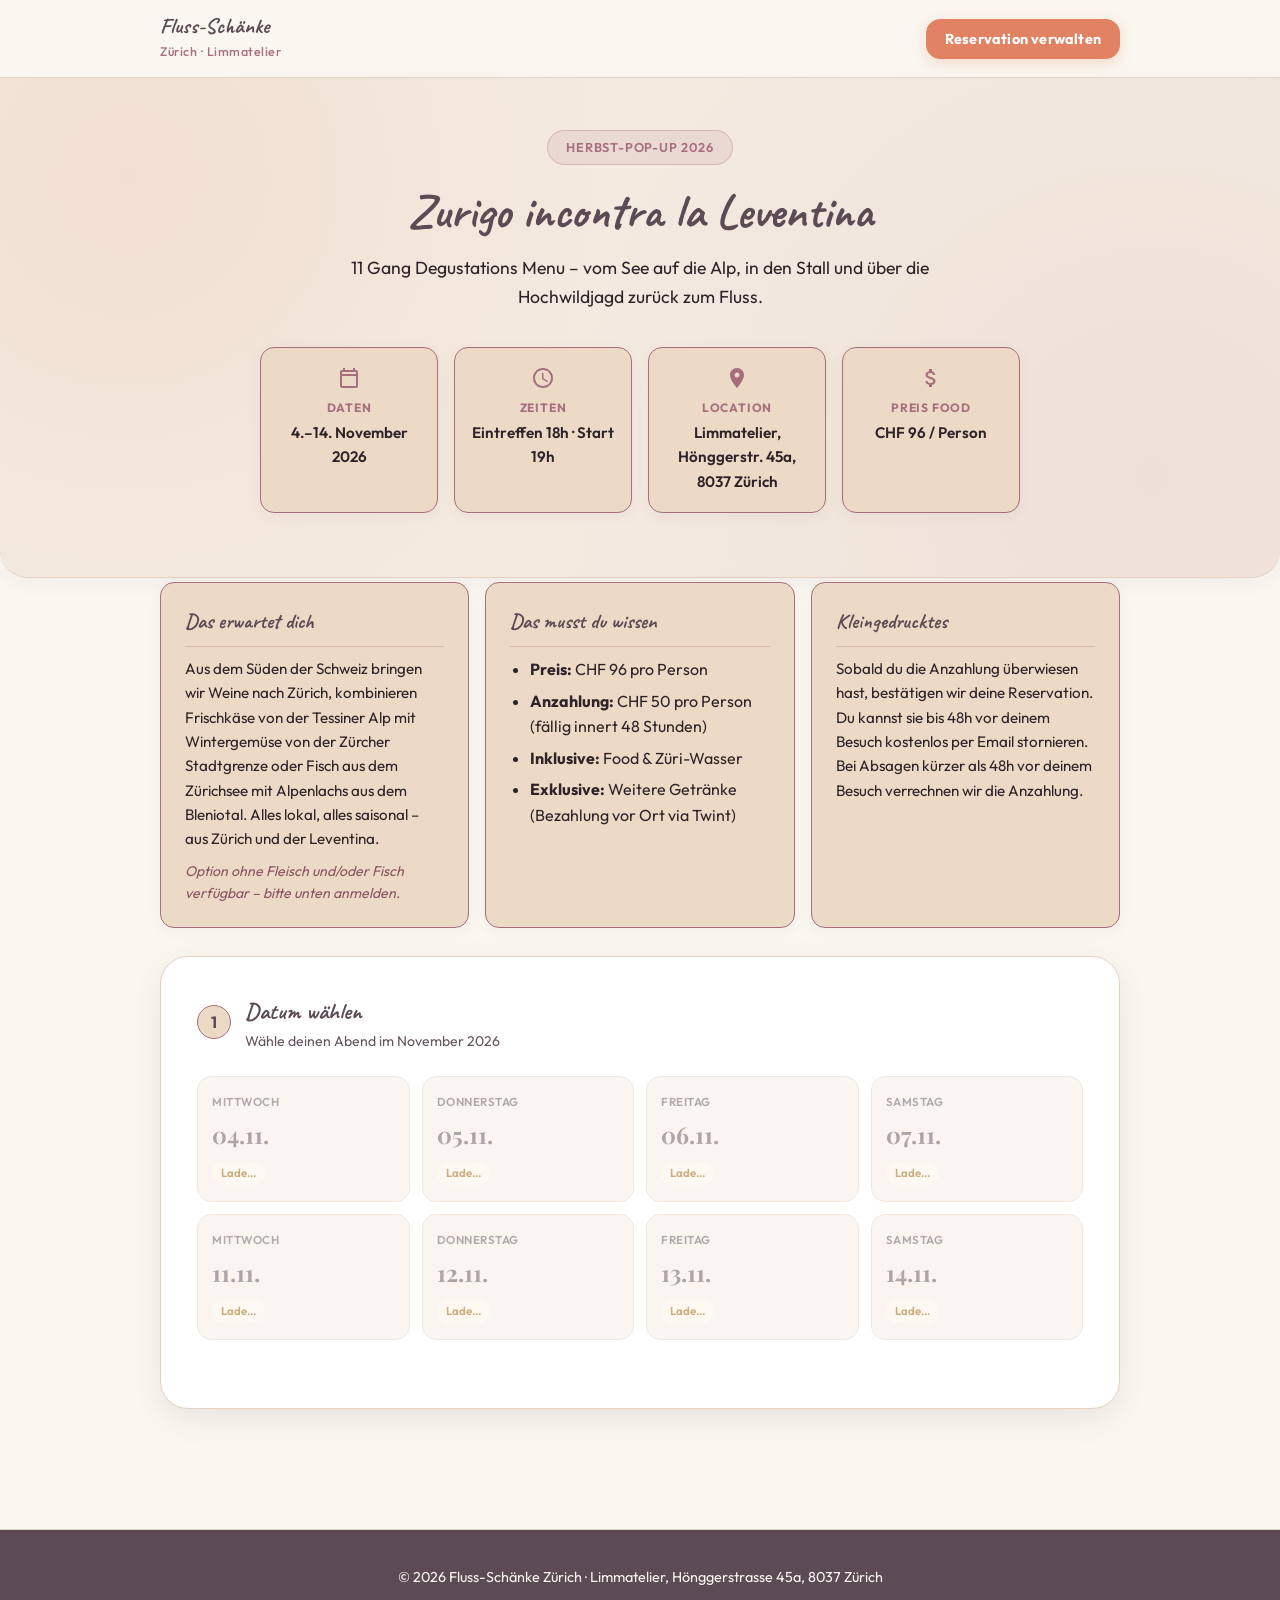
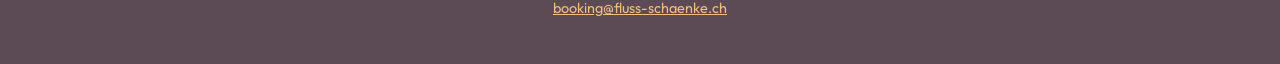
==== flussschaenke-reservation/index.html @ bc04a04d "Warteliste eingebaut" ====
<!DOCTYPE html>
<html lang="de">

<head>
    <meta charset="UTF-8">
    <meta name="viewport" content="width=device-width, initial-scale=1.0, maximum-scale=1.0, user-scalable=no">
    <title>Fluss-Schänke Zürich 2026</title>
    <meta name="description"
        content="Sichere dir deinen Platz an den kulinarischen Herbstabenden der Fluss-Schänke Zürich. 8 exklusive Abende im November 2026 im Limmatelier.">

    <!-- Google Fonts -->
    <link rel="preconnect" href="https://fonts.googleapis.com">
    <link rel="preconnect" href="https://fonts.gstatic.com" crossorigin>
    <link
        href="https://fonts.googleapis.com/css2?family=Caveat:wght@600;700&family=Outfit:wght@300;400;500;600;700&family=Playfair+Display:ital,wght@0,600;0,700;1,400&display=swap"
        rel="stylesheet">

    <!-- CSS -->
    <link rel="stylesheet" href="css/styles.css">
</head>

<body>

    <!-- Site Header -->
    <header class="site-header">
        <div class="container header-inner">
            <a href="#" class="brand-logo">
                <div class="brand-text">
                    <h1>Fluss-Schänke</h1>
                    <span>Zürich &middot; Limmatelier</span>
                </div>
            </a>
            <button class="btn btn-secondary" id="btn-open-manage" style="padding: 10px 18px; font-size: 0.9rem;">
                Reservation verwalten
            </button>
        </div>
    </header>

    <!-- Erfolgs-Ansicht (direkt unter Header, initial versteckt) -->
    <div class="success-fullpage hidden" id="booking-success-view">
        <div class="container" style="max-width: 720px; padding: 40px 20px;">
            <div class="success-icon">
                <svg viewBox="0 0 24 24">
                    <path d="M9 16.17L4.83 12l-1.42 1.41L9 19 21 7l-1.41-1.41z" />
                </svg>
            </div>
            <h2 style="font-size: 2.2rem; color: var(--accent-river); margin-bottom: 8px;">Reservation notiert!</h2>
            <p style="font-size: 1.1rem; color: var(--text-muted); max-width: 600px; margin: 0 auto 24px auto;">
                Wir haben deine Plätze reserviert. Ein Bestätigungs-Mail wurde an <strong id="success-email"></strong>
                geschickt (Check Spam!). Bezahl deine Anzahlung innert 48 Stunden. Sobald wir sie
                erhalten, wirst du informiert und deine Plätze sind fix reserviert. Sollte die Anzahlung nicht innert 48
                Stunden eintreffen, werden wir die Reservation stornieren.
            </p>

            <div class="booking-id-box">
                <div class="text-muted" style="font-size: 0.85rem; text-transform: uppercase; letter-spacing: 1px;">
                    Deine persönliche Booking-ID</div>
                <div class="booking-id-val" id="success-booking-id">RES-20261104-XXXX</div>
                <button type="button" class="btn btn-secondary" id="btn-copy-id"
                    style="margin-top: 10px; padding: 6px 14px; font-size: 0.85rem;">
                    Booking-ID kopieren
                </button>
            </div>

            <!-- Twint QR -->
            <div style="margin: 30px auto; max-width: 240px; text-align: center;">
                <p style="font-weight: 600; margin-bottom: 10px; color: var(--text-main);">
                    Scanne den eBanking-QR-Code oder überweise die Anzahlung auf
                    folgendes Konto CH61 0070 0114 8069 5993 4</a>.
                </p>

                <a style="display: block;">
                    <img src="img/twint.png" alt="Twint QR Code"
                        style="width: 100%; height: auto; border-radius: 12px; border: 2px solid var(--border-color); transition: transform 0.2s ease;">
                </a>
            </div>

            <div
                style="background: var(--bg-card-subtle); padding: 24px; border-radius: var(--radius-md); text-align: left; max-width: 650px; margin: 0 auto 32px auto; border: 1px solid var(--border-color);">
                <h3 style="color: var(--primary-dark); margin-top: 0; margin-bottom: 14px;">Buchungsdetails</h3>
                <p><strong>Datum:</strong> <span id="success-date"></span></p>
                <p><strong>Zeiten:</strong> Eintreffen ab 18:00 Uhr | Menüstart 19:00 Uhr</p>
                <p><strong>Reservierte Plätze:</strong> <span id="success-seats"></span></p>

                <h4 style="margin-top: 20px; margin-bottom: 10px; color: var(--accent-river);">Erfasste Gästeliste &amp;
                    Präferenzen:</h4>
                <div id="success-guest-list"></div>
            </div>

            <div class="alert alert-success" style="max-width: 650px; margin: 0 auto 32px auto; text-align: left;">
                <strong>Wichtiger Hinweis:</strong> Du kannst deine Gäste und Präferenzen jederzeit mit deiner
                Haupt-E-Mail und deiner Booking-ID unter "Reservation verwalten" anpassen.
            </div>

            <button type="button" class="btn btn-primary" onclick="window.location.reload();">
                Zurück zur Startseite
            </button>
        </div>
    </div>

    <!-- Hero Section -->
    <section class="hero-section">
        <div class="hero-bg-shapes"></div>
        <div class="container hero-content">
            <div class="hero-badge">
                Herbst-Pop-up 2026
            </div>
            <h1 class="hero-title">Zurigo incontra la Leventina</h1>
            <p class="hero-subtitle">
                11 Gang Degustations Menu &ndash; vom See auf die Alp, in den Stall und über die Hochwildjagd zurück
                zum Fluss.
            </p>

            <div class="hero-info-grid">
                <div class="hero-info-card">
                    <div class="hero-info-icon">
                        <svg viewBox="0 0 24 24">
                            <path
                                d="M19 4h-1V2h-2v2H8V2H6v2H5c-1.11 0-1.99.9-1.99 2L3 20a2 2 0 0 0 2 2h14c1.1 0 2-.9 2-2V6c0-1.1-.9-2-2-2zm0 16H5V10h14v10zM5 8V6h14v2H5z" />
                        </svg>
                    </div>
                    <div class="hero-info-label">DATEN</div>
                    <div class="hero-info-val">4.&ndash;14. November 2026</div>
                </div>
                <div class="hero-info-card">
                    <div class="hero-info-icon">
                        <svg viewBox="0 0 24 24">
                            <path
                                d="M11.99 2C6.47 2 2 6.48 2 12s4.47 10 9.99 10C17.52 22 22 17.52 22 12S17.52 2 11.99 2zM12 20c-4.42 0-8-3.58-8-8s3.58-8 8-8 8 3.58 8 8-3.58 8-8 8zm.5-13H11v6l5.25 3.15.75-1.23-4.5-2.67z" />
                        </svg>
                    </div>
                    <div class="hero-info-label">Zeiten</div>
                    <div class="hero-info-val">Eintreffen 18h &middot; Start 19h</div>
                </div>
                <div class="hero-info-card">
                    <div class="hero-info-icon">
                        <svg viewBox="0 0 24 24">
                            <path
                                d="M12 2C8.13 2 5 5.13 5 9c0 5.25 7 13 7 13s7-7.75 7-13c0-3.87-3.13-7-7-7zm0 9.5c-1.38 0-2.5-1.12-2.5-2.5s1.12-2.5 2.5-2.5 2.5 1.12 2.5 2.5-1.12 2.5-2.5 2.5z" />
                        </svg>
                    </div>
                    <div class="hero-info-label">Location</div>
                    <div class="hero-info-val">Limmatelier, Hönggerstr. 45a, 8037 Zürich</div>
                </div>
                <div class="hero-info-card">
                    <div class="hero-info-icon">
                        <svg viewBox="0 0 24 24">
                            <path
                                d="M11.8 10.9c-2.27-.59-3-1.2-3-2.15 0-1.09 1.01-1.85 2.7-1.85 1.78 0 2.44.85 2.5 2.1h2.21c-.07-1.72-1.12-3.3-3.21-3.81V3h-3v2.16c-1.94.42-3.5 1.68-3.5 3.61 0 2.31 1.91 3.46 4.7 4.13 2.5.6 3 1.48 3 2.41 0 .69-.49 1.79-2.7 1.79-2.06 0-2.87-.92-2.98-2.1h-2.2c.12 2.19 1.76 3.42 3.68 3.83V21h3v-2.15c1.95-.37 3.5-1.5 3.5-3.55 0-2.84-2.43-3.81-4.7-4.4z" />
                        </svg>
                    </div>
                    <div class="hero-info-label">Preis Food</div>
                    <div class="hero-info-val">CHF 96 / Person</div>
                </div>
            </div>
        </div>
    </section>

    <!-- Main Content / Form Area -->
    <main class="container main-content">

        <!-- Info Blocks -->
        <div class="info-sections">
            <div class="info-block">
                <h3>Das erwartet dich</h3>
                <p> Aus dem Süden der Schweiz bringen wir Weine nach Zürich, kombinieren Frischkäse von der Tessiner
                    Alp mit Wintergemüse von der Zürcher Stadtgrenze oder Fisch aus dem Zürichsee mit Alpenlachs aus dem
                    Bleniotal.
                    Alles lokal, alles saisonal &ndash; aus Zürich und der Leventina.</p>
                <p class="info-note">Option ohne Fleisch und/oder Fisch verfügbar &ndash; bitte unten anmelden.</p>
            </div>
            <div class="info-block">
                <h3>Das musst du wissen</h3>
                <ul style="padding-left: 20px; margin-top: 10px; line-height: 1.6;">
                    <li style="margin-bottom: 6px;"><strong>Preis:</strong> CHF 96 pro Person</li>
                    <li style="margin-bottom: 6px;"><strong>Anzahlung:</strong> CHF 50 pro Person (fällig innert 48
                        Stunden)</li>
                    <li style="margin-bottom: 6px;"><strong>Inklusive:</strong> Food &amp; Züri-Wasser</li>
                    <li><strong>Exklusive:</strong> Weitere Getränke (Bezahlung vor Ort via Twint)</li>
                </ul>
            </div>
            <div class="info-block">
                <h3>Kleingedrucktes</h3>
                <p>Sobald du die Anzahlung überwiesen hast, bestätigen wir deine Reservation. Du kannst sie bis 48h vor
                    deinem Besuch kostenlos per Email stornieren. Bei
                    Absagen kürzer als 48h vor deinem Besuch verrechnen wir die Anzahlung.</p>
            </div>
        </div>

        <!-- Formularbereich -->
        <div class="booking-card" id="booking-form-wrapper">
            <form id="reservation-form">

                <!-- Schritt 1: Datum wählen -->
                <div class="section-header">
                    <div class="section-number">1</div>
                    <div class="section-title">
                        <h2>Datum wählen</h2>
                        <p>Wähle deinen Abend im November 2026</p>
                    </div>
                </div>

                <div class="dates-grid" id="dates-container">
                    <!-- Datums-Karten werden via JS gerendert -->
                </div>

                <!-- Schritt 2: Personenanzahl wählen (Versteckt bis Datum gewählt) -->
                <div id="booking-step-2" class="hidden">
                    <div class="section-header">
                        <div class="section-number">2</div>
                        <div class="section-title">
                            <h2>Anzahl Plätze</h2>
                            <p id="guest-count-subtitle">Für wie viele Personen möchtest du reservieren?</p>
                        </div>
                    </div>

                    <div class="guest-selector-wrapper">
                        <div>
                            <div style="font-weight: 700; color: var(--accent-river); font-size: 1.1rem;">Anzahl Plätze
                            </div>
                            <div class="text-muted" style="font-size: 0.85rem;">Vier bis acht Plätze pro Buchung
                                online möglich.</div>
                            <div class="text-muted" style="font-size: 0.85rem;">Seid ihr mehr oder weniger? Meldet euch
                                per Email bei uns.</div>
                        </div>

                        <div class="guest-counter">
                            <button type="button" class="btn-counter" id="btn-minus">−</button>
                            <span class="counter-value" id="counter-val">4</span>
                            <button type="button" class="btn-counter" id="btn-plus">+</button>
                        </div>
                    </div>
                </div>

                <!-- Schritt 3: Kontaktdaten & Gäste -->
                <div id="booking-step-3" class="hidden">
                    <div class="section-header">
                        <div class="section-number">3</div>
                        <div class="section-title">
                            <h2>Kontaktdaten &amp; Gästeangaben</h2>
                            <p>Hauptkontakt und Infos zu allen Gästen</p>
                        </div>
                    </div>

                    <!-- Hauptkontakt -->
                    <div
                        style="background: var(--bg-card-subtle); padding: 24px; border-radius: var(--radius-md); margin-bottom: 28px; border: 1px solid var(--border-accent);">
                        <h3 style="font-size: 1.2rem; color: var(--accent-river); margin-bottom: 16px;">Buchende Person
                            (Hauptkontakt)</h3>
                        <div class="form-row">
                            <div class="form-group">
                                <label for="haupt-vorname">Vorname *</label>
                                <input type="text" id="haupt-vorname" placeholder="z. B. Paul" required>
                            </div>
                            <div class="form-group">
                                <label for="haupt-nachname">Nachname *</label>
                                <input type="text" id="haupt-nachname" placeholder="z. B. Bocuse" required>
                            </div>
                            <div class="form-group">
                                <label for="haupt-email">Haupt-E-Mail *</label>
                                <input type="email" id="haupt-email" placeholder="paul.bocuse@beispiel.ch" required>
                                <div class="text-muted" style="font-size: 0.75rem; margin-top: 4px;">An diese E-Mail
                                    senden wir die Buchungsbestätigung &amp; Booking-ID.</div>
                            </div>
                        </div>
                    </div>

                    <!-- Dynamische Gästeliste -->
                    <h3 style="font-size: 1.2rem; color: var(--accent-river); margin-bottom: 16px;">Gästeangaben &amp;
                        Allergien pro Platz</h3>
                    <div id="guests-container">
                        <!-- Gästekarten werden via JS dynamisch erzeugt -->
                    </div>

                    <!-- Zusammenfassungs-Box -->
                    <div class="summary-box">
                        <h3 style="margin-top: 0; color: var(--primary-dark); font-size: 1.2rem; margin-bottom: 16px;">
                            Übersicht deiner Buchung</h3>
                        <div class="summary-row">
                            <span>Datum:</span>
                            <strong id="sum-date">-</strong>
                        </div>
                        <div class="summary-row">
                            <span>Zeiten:</span>
                            <strong>Eintreffen ab 18:00 Uhr | Menüstart 19:00 Uhr</strong>
                        </div>
                        <div class="summary-row">
                            <span>Anzahl Plätze:</span>
                            <strong id="sum-seats">2 Plätze</strong>
                        </div>
                        <div class="summary-row">
                            <span>Preis total:</span>
                            <strong id="sum-price">CHF 190.–</strong>
                        </div>
                        <div class="summary-row">
                            <span>Anzahlung (innert 48h):</span>
                            <strong id="sum-deposit">CHF 100.–</strong>
                        </div>
                        <div class="summary-row">
                            <span>Ort:</span>
                            <strong>Limmatelier, Hönggerstrasse 45a, 8037 Zürich</strong>
                        </div>
                    </div>

                    <!-- AGB Checkbox -->
                    <div style="margin: 20px 0; display: flex; align-items: flex-start; gap: 12px;">
                        <input type="checkbox" id="agb-checkbox"
                            style="width: 20px; height: 20px; margin-top: 2px; flex-shrink: 0;" required>
                        <label for="agb-checkbox"
                            style="font-weight: normal; font-size: 0.9rem; line-height: 1.5; color: var(--text-main);">
                            Ich akzeptiere die Bedingungen: CHF 96/Person, wovon CHF 50/Person als Anzahlung innert
                            48h fällig wird. Die Zahlungsinformationen findest du im nächsten Schritt. Bei Stornierung
                            kürzer als 48h vor deinem Besuch wird die Anzahlung verrechnet.
                        </label>
                    </div>

                    <!-- Fehler-Alert -->
                    <div class="alert alert-danger hidden" id="booking-error-alert"></div>

                    <!-- Submit Button -->
                    <button type="submit" class="btn btn-primary btn-block" id="btn-submit-booking"
                        style="font-size: 1.1rem; padding: 18px;">
                        Reservation abschicken
                    </button>
                </div>

            </form>
        </div>

        <!-- Erfolgs-Ansicht wurde nach oben (direkt unter Header) verschoben -->

    </main>

    <!-- Footer -->
    <footer class="site-footer">
        <div class="container footer-inner">
            <p>&copy; 2026 Fluss-Schänke Zürich &middot; Limmatelier, Hönggerstrasse 45a, 8037 Zürich</p>
            <p><a href="mailto:booking@fluss-schaenke.ch">booking@fluss-schaenke.ch</a></p>
        </div>
    </footer>

    <!-- Modal: Reservation verwalten -->
    <div class="modal-overlay" id="modal-manage">
        <div class="modal-card">
            <div class="modal-header">
                <h3 style="margin: 0; color: var(--accent-river);">Bestehende Reservation verwalten</h3>
                <button type="button" class="btn-close" id="btn-close-manage">&#x2715;</button>
            </div>

            <!-- Schritt A: Suche -->
            <div id="lookup-step">
                <p class="text-muted mb-4">
                    Gib deine Haupt-E-Mail-Adresse und deine Booking-ID ein, um deine Reservation aufzurufen und Angaben
                    anzupassen.
                </p>

                <form id="form-lookup">
                    <div class="form-group">
                        <label for="lookup-email">Haupt-E-Mail-Adresse *</label>
                        <input type="email" id="lookup-email" placeholder="deine.email@beispiel.ch" required>
                    </div>

                    <div class="form-group">
                        <label for="lookup-id">Booking-ID *</label>
                        <input type="text" id="lookup-id" placeholder="z. B. RES-20261104-1234" required>
                    </div>

                    <div class="alert alert-danger hidden" id="lookup-alert"></div>

                    <button type="submit" class="btn btn-primary btn-block" id="btn-submit-lookup">
                        Reservation suchen
                    </button>
                </form>
            </div>

            <!-- Schritt B: Bearbeiten -->
            <div id="manage-edit-step" class="hidden">
                <div
                    style="background: var(--accent-gold-light); padding: 16px; border-radius: var(--radius-md); margin-bottom: 20px; border: 1px solid var(--border-accent);">
                    <div style="font-weight: 700; color: var(--primary-dark);">Booking-ID: <span
                            id="manage-booking-id"></span></div>
                    <div style="font-size: 0.9rem; color: var(--text-muted);">Datum: <strong id="manage-date"></strong>
                    </div>
                    <div style="font-size: 0.9rem; color: var(--text-muted); margin-top: 4px;">Status Anzahlung: <strong
                            id="manage-payment-status"></strong></div>
                </div>

                <form id="form-manage-update">
                    <div id="manage-guests-container">
                        <!-- Gästekarten zur Bearbeitung -->
                    </div>

                    <div class="alert alert-danger hidden" id="manage-alert"></div>

                    <div style="display: flex; gap: 12px; margin-top: 24px;">
                        <button type="button" class="btn btn-secondary"
                            onclick="document.getElementById('manage-edit-step').classList.add('hidden'); document.getElementById('lookup-step').classList.remove('hidden');">
                            Zurück
                        </button>
                        <button type="submit" class="btn btn-primary" id="btn-submit-update" style="flex: 1;">
                            Änderungen speichern
                        </button>
                    </div>
                </form>
            </div>

        </div>
    </div>

    <!-- Scripts -->
    <script type="module" src="js/app.js"></script>
</body>

</html>
---- flussschaenke-reservation/css/styles.css ----
/* ==========================================================================
   Fluss-Schänke Zürich - Herbst-Reservationen Design System
   Aesthetic: Light Autumnal Pastel Palette (Moonstone, Potion, Veil, Ember, Spellfire, Solstice)
   ========================================================================== */

:root {
    --bg-page: #FAF6F0;           /* Sehr heller Cremeton */
    --bg-card: #FFFFFF;           /* Saubere weiße Karten */
    --bg-card-subtle: #F6ECE2;    /* Helles warmes Creme */
    --bg-hero: #F4EAE0;           /* Helles Pastell-Hero */
    --bg-moonstone: #5C4B54;      /* Moonstone (dunkles gedämpftes Mauve-Grau) */
    
    --primary: #E18262;           /* Ember (gedämpftes Terrakotta) */
    --primary-hover: #F69E6C;     /* Spellfire (heller Coral Hover) */
    --primary-dark: #A76E7D;      /* Potion (dunkles Mauve) */
    
    --accent-gold: #F3BD7D;       /* Solstice (Warm Golden Amber) */
    --accent-mauve: #A76E7D;      /* Potion */
    --accent-river: #5C4B54;      /* Moonstone */
    
    --text-main: #2D2328;         /* Dunkles Charcoal-Grau (abgeleitet von Moonstone) */
    --text-muted: #65545E;        /* Muted Mauve-Grau */
    --text-light: #FAF6F0;        /* Creme-Weiß für dunkle Hintergründe */
    
    --border-color: #E2D2C3;
    --border-accent: #A76E7D;     /* Potion border */
    
    --status-success-bg: #E8F3E8;
    --status-success-text: #2E6B34;
    --status-warning-bg: #FDF5E6;
    --status-warning-text: #965B00;
    --status-danger-bg: #FBEAEA;
    --status-danger-text: #A03333;
    
    --shadow-soft: 0 4px 20px rgba(92, 75, 84, 0.06);
    --shadow-medium: 0 10px 30px rgba(92, 75, 84, 0.10);
    --shadow-hover: 0 14px 35px rgba(225, 130, 98, 0.22);
    
    --radius-sm: 8px;
    --radius-md: 14px;
    --radius-lg: 20px;
    --radius-xl: 28px;
}

* {
    box-sizing: border-box;
    margin: 0;
    padding: 0;
    -webkit-tap-highlight-color: transparent;
    touch-action: manipulation;
}

body {
    font-family: 'Outfit', -apple-system, BlinkMacSystemFont, "Segoe UI", sans-serif;
    background-color: var(--bg-page);
    color: var(--text-main);
    line-height: 1.6;
    -webkit-font-smoothing: antialiased;
    min-height: 100vh;
    display: flex;
    flex-direction: column;
}

h1, h2, h3, .font-serif {
    font-family: 'Bryndan Write', 'Caveat', 'Playfair Display', Georgia, serif;
    font-weight: 700;
    color: var(--bg-moonstone);
}

.container {
    max-width: 1000px;
    margin: 0 auto;
    padding: 0 20px;
    width: 100%;
}

/* ========== HEADER ========== */
.site-header {
    background: rgba(250, 246, 240, 0.94);
    backdrop-filter: blur(12px);
    -webkit-backdrop-filter: blur(12px);
    border-bottom: 1px solid var(--border-color);
    position: sticky;
    top: 0;
    z-index: 100;
    padding: 14px 0;
}

.header-inner {
    display: flex;
    align-items: center;
    justify-content: space-between;
}

.brand-logo {
    display: flex;
    align-items: center;
    gap: 12px;
    text-decoration: none;
    color: var(--text-main);
}

.brand-text h1 {
    font-family: 'Bryndan Write', 'Caveat', serif;
    font-size: 1.35rem;
    font-weight: 700;
    margin: 0;
    line-height: 1.1;
    color: #5C4B54; /* Moonstone */
}

.brand-text span {
    font-family: 'Outfit', sans-serif;
    font-size: 0.78rem;
    color: #A76E7D; /* Potion */
    font-weight: 500;
    letter-spacing: 0.5px;
}

/* ========== HERO ========== */
.hero-section {
    background: var(--bg-hero);
    color: var(--text-main);
    padding: 52px 0 64px 0;
    position: relative;
    overflow: hidden;
    border-radius: 0 0 28px 28px;
    box-shadow: var(--shadow-soft);
    border-bottom: 1px solid var(--border-color);
}

.hero-bg-shapes {
    position: absolute;
    top: 0; left: 0; right: 0; bottom: 0;
    background-image: 
        radial-gradient(circle at 10% 20%, rgba(225, 130, 98, 0.10) 0%, transparent 40%),
        radial-gradient(circle at 90% 80%, rgba(167, 110, 125, 0.08) 0%, transparent 50%);
    pointer-events: none;
}

.hero-content {
    position: relative;
    z-index: 2;
    text-align: center;
    max-width: 800px;
    margin: 0 auto;
}

.hero-badge {
    display: inline-flex;
    align-items: center;
    background: rgba(167, 110, 125, 0.12);
    border: 1px solid rgba(167, 110, 125, 0.3);
    color: #A76E7D; /* Potion */
    padding: 6px 18px;
    border-radius: 30px;
    font-family: 'Outfit', sans-serif;
    font-size: 0.8rem;
    font-weight: 600;
    margin-bottom: 18px;
    letter-spacing: 0.8px;
    text-transform: uppercase;
}

.hero-title {
    font-family: 'Bryndan Write', 'Caveat', serif;
    font-size: 3rem;
    font-weight: 700;
    line-height: 1.2;
    margin-bottom: 14px;
    color: #5C4B54; /* Moonstone */
    text-shadow: none;
}

.hero-subtitle {
    font-family: 'Outfit', sans-serif;
    font-size: 1.1rem;
    color: #2D2328; /* Charcoal */
    margin-bottom: 36px;
    font-weight: 400;
    line-height: 1.6;
    max-width: 650px;
    margin-left: auto;
    margin-right: auto;
}

.hero-info-grid {
    display: grid;
    grid-template-columns: repeat(4, 1fr);
    gap: 16px;
    margin-top: 24px;
}

.hero-info-card {
    background: #ECDAC7; /* Veil */
    border: 1.5px solid #A76E7D; /* Potion */
    border-radius: var(--radius-md);
    padding: 18px 14px;
    text-align: center;
    transition: transform 0.2s ease, border-color 0.2s ease, box-shadow 0.2s ease;
    box-shadow: 0 4px 15px rgba(92, 75, 84, 0.05);
}

.hero-info-card:hover {
    transform: translateY(-2px);
    border-color: #5C4B54; /* Moonstone */
    box-shadow: 0 8px 25px rgba(92, 75, 84, 0.12);
}

.hero-info-icon {
    display: flex;
    justify-content: center;
    margin-bottom: 8px;
}

.hero-info-icon svg {
    width: 24px;
    height: 24px;
    fill: #A76E7D; /* Potion */
}

.hero-info-label {
    font-family: 'Outfit', sans-serif;
    font-size: 0.75rem;
    color: #A76E7D; /* Potion */
    font-weight: 700;
    text-transform: uppercase;
    letter-spacing: 0.8px;
    margin-bottom: 4px;
}

.hero-info-val {
    font-family: 'Outfit', sans-serif;
    font-size: 0.95rem;
    font-weight: 600;
    color: #2D2328; /* Charcoal */
}

/* ========== INFO SECTIONS ========== */
.info-sections {
    display: grid;
    grid-template-columns: repeat(auto-fit, minmax(260px, 1fr));
    gap: 16px;
    margin: 32px 0 8px 0;
}

.info-block {
    background: #ECDAC7; /* Veil */
    border: 1.5px solid #A76E7D; /* Potion */
    border-radius: var(--radius-md);
    padding: 22px 24px;
    box-shadow: 0 4px 15px rgba(92, 75, 84, 0.05);
}

.info-block h3 {
    font-family: 'Bryndan Write', 'Caveat', serif;
    font-size: 1.3rem;
    color: #5C4B54; /* Moonstone */
    margin-bottom: 10px;
    padding-bottom: 8px;
    border-bottom: 1px solid rgba(167, 110, 125, 0.3);
}

.info-block p {
    font-family: 'Outfit', sans-serif;
    font-size: 0.95rem;
    color: #2D2328; /* Charcoal */
    line-height: 1.6;
}

.info-block .info-note {
    margin-top: 8px;
    font-family: 'Outfit', sans-serif;
    font-style: italic;
    color: #8C5463; /* Dark Potion */
    font-size: 0.88rem;
}

/* ========== MAIN CONTENT ========== */
.main-content {
    margin-top: -28px;
    margin-bottom: 60px;
    position: relative;
    z-index: 10;
}

.booking-card {
    background: var(--bg-card);
    border-radius: var(--radius-xl);
    box-shadow: var(--shadow-medium);
    border: 1px solid var(--border-color);
    padding: 36px;
    margin-top: 28px;
}

.section-header {
    margin-bottom: 24px;
    display: flex;
    align-items: center;
    gap: 14px;
}

.section-number {
    width: 34px;
    height: 34px;
    background: #ECDAC7; /* Veil */
    color: #5C4B54; /* Moonstone */
    border: 1.5px solid #A76E7D; /* Potion */
    border-radius: 50%;
    display: flex;
    align-items: center;
    justify-content: center;
    font-weight: 700;
    font-size: 1rem;
    flex-shrink: 0;
}

.section-title h2 {
    font-size: 1.45rem;
    color: #5C4B54; /* Moonstone */
    margin: 0;
}

.section-title p {
    font-size: 0.88rem;
    color: var(--text-muted);
    margin: 0;
}

/* ========== DATE CARDS ========== */
.dates-grid {
    display: grid;
    grid-template-columns: repeat(4, 1fr);
    gap: 12px;
    margin-bottom: 32px;
}

.date-card {
    background: var(--bg-card-subtle);
    border: 1.5px solid var(--border-color);
    border-radius: var(--radius-md);
    padding: 16px 14px;
    cursor: pointer;
    transition: all 0.22s cubic-bezier(0.165, 0.84, 0.44, 1);
    display: flex;
    flex-direction: column;
    justify-content: space-between;
    min-height: 110px;
    user-select: none;
}

.date-card:hover:not(.disabled) {
    transform: translateY(-3px);
    box-shadow: var(--shadow-hover);
    border-color: #A76E7D; /* Potion */
    background: #FFFFFF;
}

.date-card.selected {
    border-color: #E18262; /* Ember */
    background: #FFFFFF;
    box-shadow: var(--shadow-hover);
}

.date-card.disabled {
    opacity: 0.5;
    cursor: not-allowed;
}

.date-day {
    font-size: 0.72rem;
    font-weight: 600;
    text-transform: uppercase;
    color: var(--text-muted);
    letter-spacing: 0.5px;
}

.date-number {
    font-size: 1.45rem;
    font-weight: 700;
    color: #5C4B54; /* Moonstone */
    margin: 4px 0 8px 0;
    font-family: 'Playfair Display', serif;
}

.badge-availability {
    font-size: 0.72rem;
    padding: 3px 9px;
    border-radius: 20px;
    font-weight: 600;
    display: inline-block;
    width: max-content;
}

.badge-available { background: var(--status-success-bg); color: var(--status-success-text); }
.badge-warning { background: var(--status-warning-bg); color: var(--status-warning-text); }
.badge-full { background: var(--status-danger-bg); color: var(--status-danger-text); }

/* ========== GUEST SELECTOR ========== */
.guest-selector-wrapper {
    background: var(--bg-card-subtle);
    padding: 20px;
    border-radius: var(--radius-md);
    margin-bottom: 32px;
    display: flex;
    align-items: center;
    justify-content: space-between;
    flex-wrap: wrap;
    gap: 16px;
}

.guest-counter {
    display: flex;
    align-items: center;
    gap: 16px;
}

.btn-counter {
    width: 42px;
    height: 42px;
    border-radius: 50%;
    border: 1.5px solid var(--border-color);
    background: #FFF;
    color: var(--text-main);
    font-size: 1.3rem;
    font-weight: 600;
    cursor: pointer;
    display: flex;
    align-items: center;
    justify-content: center;
    transition: all 0.18s ease;
}

.btn-counter:hover:not(:disabled) {
    background: #E18262; /* Ember */
    color: #FFF;
    border-color: #E18262;
}

.btn-counter:disabled {
    opacity: 0.35;
    cursor: not-allowed;
}

.counter-value {
    font-size: 1.5rem;
    font-weight: 700;
    min-width: 36px;
    text-align: center;
    color: #5C4B54; /* Moonstone */
    font-family: 'Playfair Display', serif;
}

/* ========== FORM CONTROLS ========== */
.form-group { margin-bottom: 18px; }

.form-row {
    display: grid;
    grid-template-columns: repeat(auto-fit, minmax(200px, 1fr));
    gap: 14px;
}

label {
    display: block;
    font-size: 0.83rem;
    font-weight: 600;
    color: var(--text-main);
    margin-bottom: 6px;
}

input[type="text"],
input[type="email"],
select,
textarea {
    width: 100%;
    padding: 12px 14px;
    border: 1.5px solid var(--border-color);
    border-radius: var(--radius-sm);
    font-size: 0.93rem;
    font-family: inherit;
    color: #2D2328;
    background: #FFFFFF;
    transition: border-color 0.18s ease, box-shadow 0.18s ease;
    outline: none;
}

input:focus, select:focus, textarea:focus {
    border-color: #E18262; /* Ember */
    box-shadow: 0 0 0 3px rgba(225, 130, 98, 0.2);
}

/* ========== GUEST CARDS ========== */
.guest-card {
    background: #F6ECE2;
    border: 1px solid var(--border-color);
    border-radius: var(--radius-md);
    padding: 20px;
    margin-bottom: 14px;
}

.guest-card-header {
    display: flex;
    align-items: center;
    justify-content: space-between;
    margin-bottom: 14px;
    padding-bottom: 10px;
    border-bottom: 1px solid var(--border-color);
}

.guest-card-title {
    font-weight: 700;
    color: #5C4B54; /* Moonstone */
    font-size: 0.95rem;
    display: flex;
    align-items: center;
    gap: 8px;
}

/* ========== BUTTONS ========== */
.btn {
    display: inline-flex;
    align-items: center;
    justify-content: center;
    gap: 8px;
    padding: 14px 28px;
    border-radius: var(--radius-md);
    font-size: 0.95rem;
    font-weight: 700;
    cursor: pointer;
    transition: all 0.22s ease;
    border: none;
    text-decoration: none;
    font-family: inherit;
    letter-spacing: 0.2px;
}

.btn-primary {
    background: #E18262; /* Ember */
    color: #FFFFFF;
    box-shadow: 0 4px 16px rgba(225, 130, 98, 0.3);
}

.btn-primary:hover:not(:disabled) {
    transform: translateY(-1px);
    background: #F69E6C; /* Spellfire */
    color: #FFFFFF;
    box-shadow: 0 8px 20px rgba(246, 158, 108, 0.4);
}

.btn-secondary {
    background: #E18262; /* Ember */
    color: #FFFFFF;
    font-weight: 700;
    border: 1.5px solid #E18262;
    box-shadow: 0 4px 14px rgba(225, 130, 98, 0.25);
}

.btn-secondary:hover {
    background: #F69E6C; /* Spellfire */
    color: #FFFFFF;
    border-color: #F69E6C;
    transform: translateY(-1px);
    box-shadow: 0 6px 18px rgba(246, 158, 108, 0.35);
}

.btn-block { width: 100%; }

.btn:disabled {
    opacity: 0.55;
    cursor: not-allowed;
    transform: none !important;
}

/* ========== ALERTS ========== */
.alert {
    padding: 14px 18px;
    border-radius: var(--radius-md);
    margin-bottom: 20px;
    font-size: 0.92rem;
    line-height: 1.5;
    display: flex;
    align-items: flex-start;
    gap: 10px;
}

.alert-danger {
    background: var(--status-danger-bg);
    color: var(--status-danger-text);
    border: 1px solid rgba(160, 64, 64, 0.2);
}

.alert-success {
    background: var(--status-success-bg);
    color: var(--status-success-text);
    border: 1px solid rgba(61, 122, 74, 0.2);
}

/* ========== SUMMARY BOX ========== */
.summary-box {
    background: #ECDAC7; /* Veil */
    border: 1.5px solid #A76E7D; /* Potion */
    border-radius: var(--radius-md);
    padding: 22px;
    margin: 24px 0;
    color: #2D2328;
}

.summary-box h3 {
    margin-top: 0;
    color: #5C4B54; /* Moonstone */
    font-size: 1.2rem;
    margin-bottom: 16px;
}

.summary-row {
    display: flex;
    justify-content: space-between;
    align-items: center;
    padding: 7px 0;
    border-bottom: 1px dashed rgba(167, 110, 125, 0.3);
    font-size: 0.9rem;
}

.summary-row:last-child { border-bottom: none; }

/* ========== SUCCESS VIEW ========== */
.success-card {
    text-align: center;
    padding: 40px 20px;
}

.success-fullpage {
    background: var(--bg-page);
    min-height: calc(100vh - 70px);
    text-align: center;
    padding-bottom: 60px;
}

.success-icon {
    width: 68px;
    height: 68px;
    background: var(--status-success-bg);
    color: var(--status-success-text);
    border-radius: 50%;
    display: flex;
    align-items: center;
    justify-content: center;
    margin: 0 auto 20px auto;
}

.success-icon svg {
    width: 34px;
    height: 34px;
    fill: currentColor;
}

.booking-id-box {
    background: #F6ECE2;
    border: 2px dashed #E18262;
    border-radius: var(--radius-md);
    padding: 18px 24px;
    margin: 24px auto;
    display: inline-block;
}

.booking-id-val {
    font-family: monospace;
    font-size: 1.7rem;
    font-weight: 700;
    color: #5C4B54;
    letter-spacing: 2px;
}

/* ========== MODAL ========== */
.modal-overlay {
    position: fixed;
    top: 0; left: 0; right: 0; bottom: 0;
    background: rgba(45, 35, 40, 0.55);
    backdrop-filter: blur(6px);
    z-index: 200;
    display: flex;
    align-items: center;
    justify-content: center;
    padding: 20px;
    opacity: 0;
    pointer-events: none;
    transition: opacity 0.28s ease;
}

.modal-overlay.active {
    opacity: 1;
    pointer-events: auto;
}

.modal-card {
    background: #FFFFFF;
    border: 1px solid var(--border-color);
    color: #2D2328;
    border-radius: var(--radius-xl);
    max-width: 620px;
    width: 100%;
    max-height: 88vh;
    overflow-y: auto;
    padding: 30px;
    box-shadow: var(--shadow-medium);
    transform: translateY(16px);
    transition: transform 0.28s cubic-bezier(0.175, 0.885, 0.32, 1.275);
}

.modal-overlay.active .modal-card {
    transform: translateY(0);
}

.modal-header {
    display: flex;
    align-items: center;
    justify-content: space-between;
    margin-bottom: 20px;
    padding-bottom: 12px;
    border-bottom: 1px solid var(--border-color);
}

.btn-close {
    background: #F6ECE2;
    border: none;
    width: 34px;
    height: 34px;
    border-radius: 50%;
    font-size: 1rem;
    cursor: pointer;
    display: flex;
    align-items: center;
    justify-content: center;
    color: var(--text-muted);
    transition: background 0.18s ease;
}

.btn-close:hover { background: var(--border-color); }

/* ========== FOOTER ========== */
.site-footer {
    background: #5C4B54; /* Moonstone */
    color: #FAF6F0;      /* Cream */
    padding: 36px 0;
    margin-top: 60px;
    text-align: center;
    font-size: 0.9rem;
    border-top: 1px solid var(--border-color);
}

.site-footer p {
    margin-bottom: 8px;
}

.site-footer a {
    color: #F3BD7D; /* Solstice */
    text-decoration: underline;
}

.site-footer a:hover {
    color: #FFFFFF;
}

/* ========== SPINNER ========== */
.spinner {
    width: 18px;
    height: 18px;
    border: 2.5px solid rgba(255,255,255,0.35);
    border-top-color: #FFF;
    border-radius: 50%;
    animation: spin 0.75s linear infinite;
    display: inline-block;
}

@keyframes spin { to { transform: rotate(360deg); } }

/* ========== UTILITIES ========== */
.hidden { display: none !important; }
.text-muted { color: var(--text-muted); }
.text-center { text-align: center; }
.mb-2 { margin-bottom: 12px; }
.mb-4 { margin-bottom: 24px; }
.mt-4 { margin-top: 24px; }

/* ========== RESPONSIVE ========== */
@media (max-width: 900px) {
    .hero-info-grid {
        grid-template-columns: repeat(2, 1fr);
        gap: 14px;
    }
}

@media (max-width: 640px) {
    .hero-title { font-size: 2rem; }
    .booking-card { padding: 18px 14px; }
    .dates-grid { grid-template-columns: 1fr 1fr; }
    .form-row { grid-template-columns: 1fr; }
    .info-sections { grid-template-columns: 1fr; }
}

@media (max-width: 550px) {
    .hero-info-grid {
        grid-template-columns: 1fr;
        gap: 12px;
    }
}
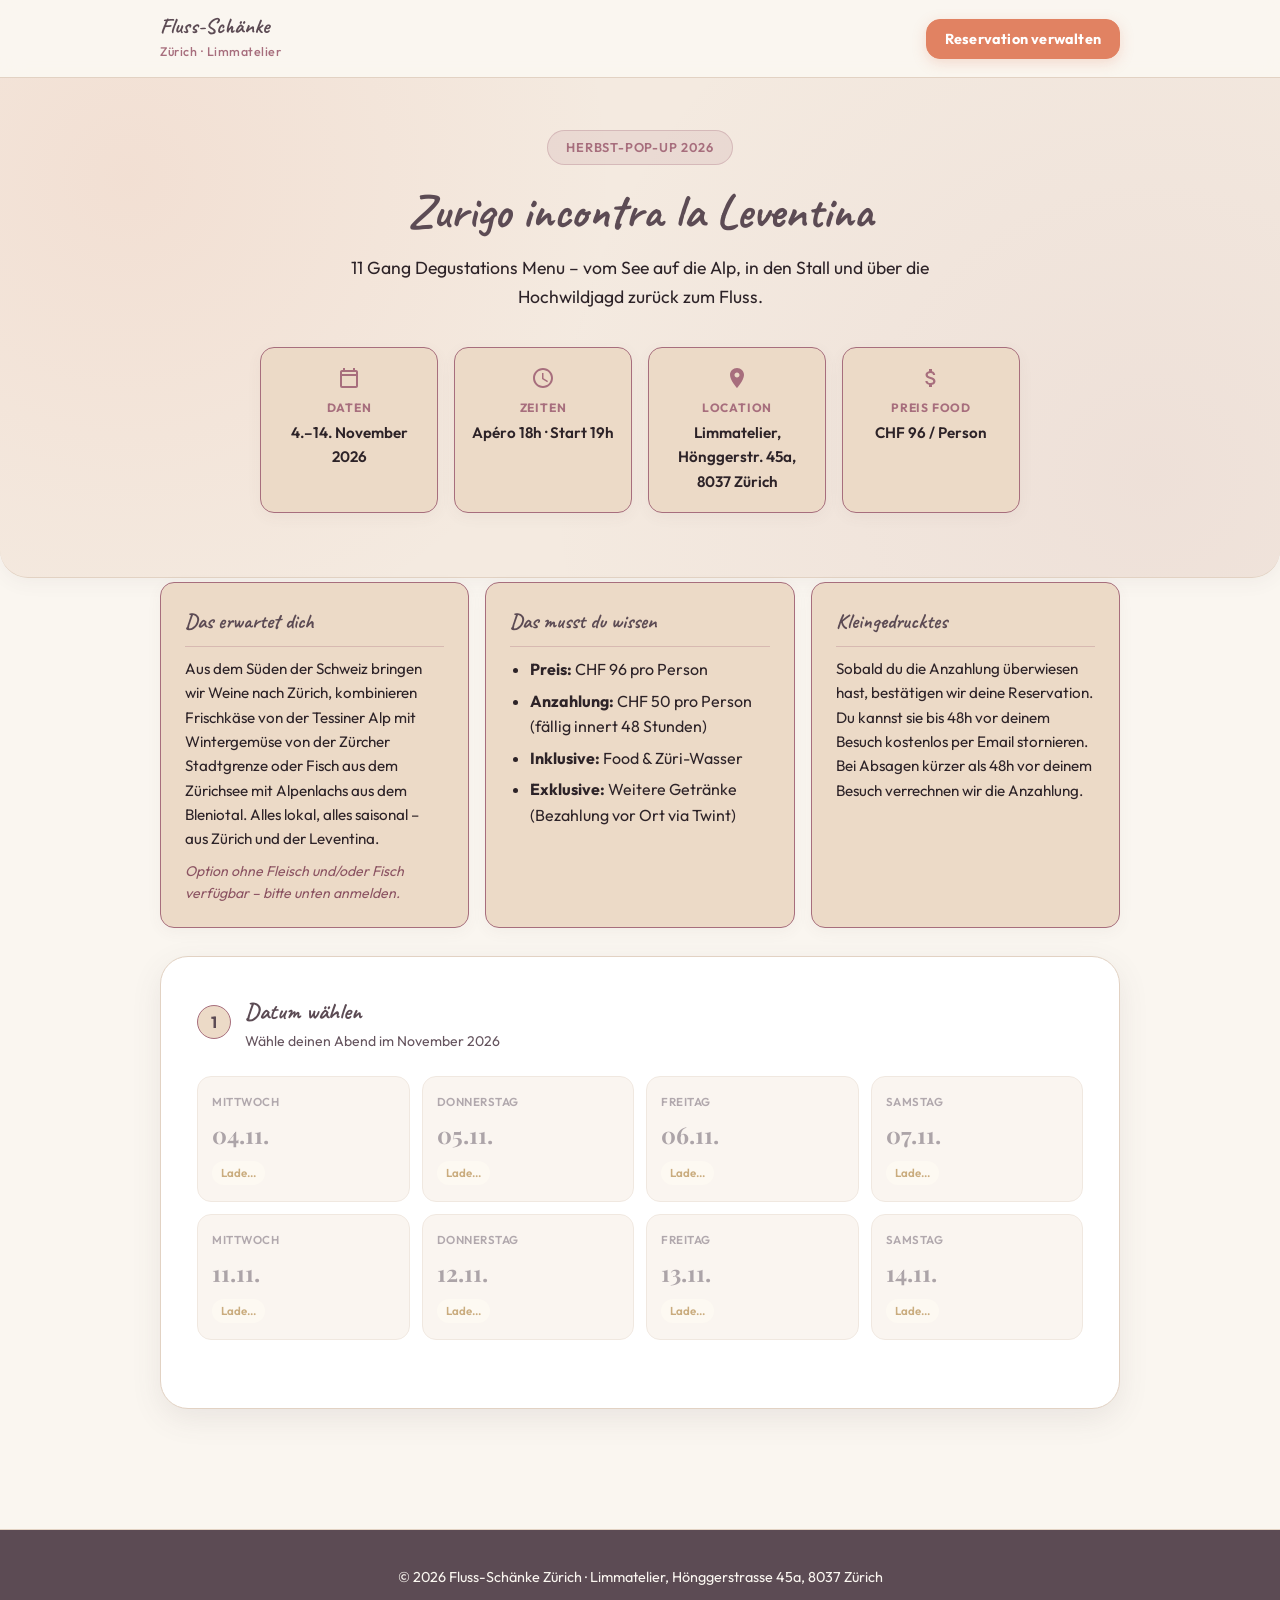
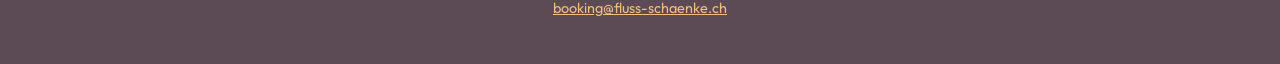
==== commit 1baca575: "Eintreffen ab durch Apero" ====
--- a/flussschaenke-reservation/index.html
+++ b/flussschaenke-reservation/index.html
@@ -47,7 +47,7 @@
             <h2 style="font-size: 2.2rem; color: var(--accent-river); margin-bottom: 8px;">Reservation notiert!</h2>
             <p style="font-size: 1.1rem; color: var(--text-muted); max-width: 600px; margin: 0 auto 24px auto;">
                 Wir haben deine Plätze reserviert. Ein Bestätigungs-Mail wurde an <strong id="success-email"></strong>
-                geschickt (Check Spam!). Bezahl deine Anzahlung innert 48 Stunden. Sobald wir sie
+                geschickt (Check Spam!). Überweise deine Anzahlung innert 48 Stunden. Sobald wir sie
                 erhalten, wirst du informiert und deine Plätze sind fix reserviert. Sollte die Anzahlung nicht innert 48
                 Stunden eintreffen, werden wir die Reservation stornieren.
             </p>
@@ -65,8 +65,8 @@
             <!-- Twint QR -->
             <div style="margin: 30px auto; max-width: 240px; text-align: center;">
                 <p style="font-weight: 600; margin-bottom: 10px; color: var(--text-main);">
-                    Scanne den eBanking-QR-Code oder überweise die Anzahlung auf
-                    folgendes Konto CH61 0070 0114 8069 5993 4</a>.
+                    Scanne den QR-Code mit deiner E-Banking App oder löse die Überweisung manuell aus CH61 0070 0114
+                    8069 5993 4</a>. Alle Informationen findest du auch im Bestätigungs-Mail.
                 </p>
 
                 <a style="display: block;">
@@ -79,7 +79,7 @@
                 style="background: var(--bg-card-subtle); padding: 24px; border-radius: var(--radius-md); text-align: left; max-width: 650px; margin: 0 auto 32px auto; border: 1px solid var(--border-color);">
                 <h3 style="color: var(--primary-dark); margin-top: 0; margin-bottom: 14px;">Buchungsdetails</h3>
                 <p><strong>Datum:</strong> <span id="success-date"></span></p>
-                <p><strong>Zeiten:</strong> Eintreffen ab 18:00 Uhr | Menüstart 19:00 Uhr</p>
+                <p><strong>Zeiten:</strong> Apéro ab 18:00 Uhr | Menüstart 19:00 Uhr</p>
                 <p><strong>Reservierte Plätze:</strong> <span id="success-seats"></span></p>
 
                 <h4 style="margin-top: 20px; margin-bottom: 10px; color: var(--accent-river);">Erfasste Gästeliste &amp;
@@ -130,7 +130,7 @@
                         </svg>
                     </div>
                     <div class="hero-info-label">Zeiten</div>
-                    <div class="hero-info-val">Eintreffen 18h &middot; Start 19h</div>
+                    <div class="hero-info-val">Apéro 18h &middot; Start 19h</div>
                 </div>
                 <div class="hero-info-card">
                     <div class="hero-info-icon">
@@ -219,8 +219,8 @@
                             <div style="font-weight: 700; color: var(--accent-river); font-size: 1.1rem;">Anzahl Plätze
                             </div>
                             <div class="text-muted" style="font-size: 0.85rem;">Vier bis acht Plätze pro Buchung
-                                online möglich.</div>
-                            <div class="text-muted" style="font-size: 0.85rem;">Seid ihr mehr oder weniger? Meldet euch
+                                möglich.</div>
+                            <div class="text-muted" style="font-size: 0.85rem;">Unpassend? Meldet euch
                                 per Email bei uns.</div>
                         </div>
 
@@ -242,12 +242,18 @@
                         </div>
                     </div>
 
+                    <!-- Wartelisten-Hinweis (wird via JS ein-/ausgeblendet) -->
+                    <div class="alert alert-warning hidden" id="waitlist-alert">
+                        <strong>Warteliste:</strong> Für dieses Datum sind nicht mehr genügend Plätze für eine reguläre
+                        Online-Buchung frei. Trage dich unten auf die Warteliste ein.
+                    </div>
+
                     <!-- Hauptkontakt -->
                     <div
                         style="background: var(--bg-card-subtle); padding: 24px; border-radius: var(--radius-md); margin-bottom: 28px; border: 1px solid var(--border-accent);">
                         <h3 style="font-size: 1.2rem; color: var(--accent-river); margin-bottom: 16px;">Buchende Person
                             (Hauptkontakt)</h3>
-                        <div class="form-row">
+                        <div class="form-row" style="grid-template-columns: 1fr 1fr;">
                             <div class="form-group">
                                 <label for="haupt-vorname">Vorname *</label>
                                 <input type="text" id="haupt-vorname" placeholder="z. B. Paul" required>
@@ -259,10 +265,15 @@
                             <div class="form-group">
                                 <label for="haupt-email">Haupt-E-Mail *</label>
                                 <input type="email" id="haupt-email" placeholder="paul.bocuse@beispiel.ch" required>
-                                <div class="text-muted" style="font-size: 0.75rem; margin-top: 4px;">An diese E-Mail
-                                    senden wir die Buchungsbestätigung &amp; Booking-ID.</div>
                             </div>
-                        </div>
+                            <div class="form-group">
+                                <label for="haupt-telefon">Telefonnummer *</label>
+                                <input type="tel" id="haupt-telefon" placeholder="+41 79 123 45 67" required
+                                    pattern="[+0-9\s]+" title="Nur Zahlen, Leerzeichen und ein führendes Plus erlaubt">
+                            </div>
+                        </div>
+                        <div class="text-muted" style="font-size: 0.75rem; margin-top: 8px;">An diese E-Mail senden wir
+                            die Buchungsbestätigung &amp; Booking-ID.</div>
                     </div>
 
                     <!-- Dynamische Gästeliste -->
@@ -282,7 +293,7 @@
                         </div>
                         <div class="summary-row">
                             <span>Zeiten:</span>
-                            <strong>Eintreffen ab 18:00 Uhr | Menüstart 19:00 Uhr</strong>
+                            <strong>Apéro ab 18:00 Uhr | Menüstart 19:00 Uhr</strong>
                         </div>
                         <div class="summary-row">
                             <span>Anzahl Plätze:</span>
--- a/flussschaenke-reservation/css/styles.css
+++ b/flussschaenke-reservation/css/styles.css
@@ -470,6 +470,9 @@
 
 input[type="text"],
 input[type="email"],
+input[type="tel"],
+input[type="number"],
+input[type="password"],
 select,
 textarea {
     width: 100%;
@@ -482,6 +485,7 @@
     background: #FFFFFF;
     transition: border-color 0.18s ease, box-shadow 0.18s ease;
     outline: none;
+    box-sizing: border-box;
 }
 
 input:focus, select:focus, textarea:focus {
